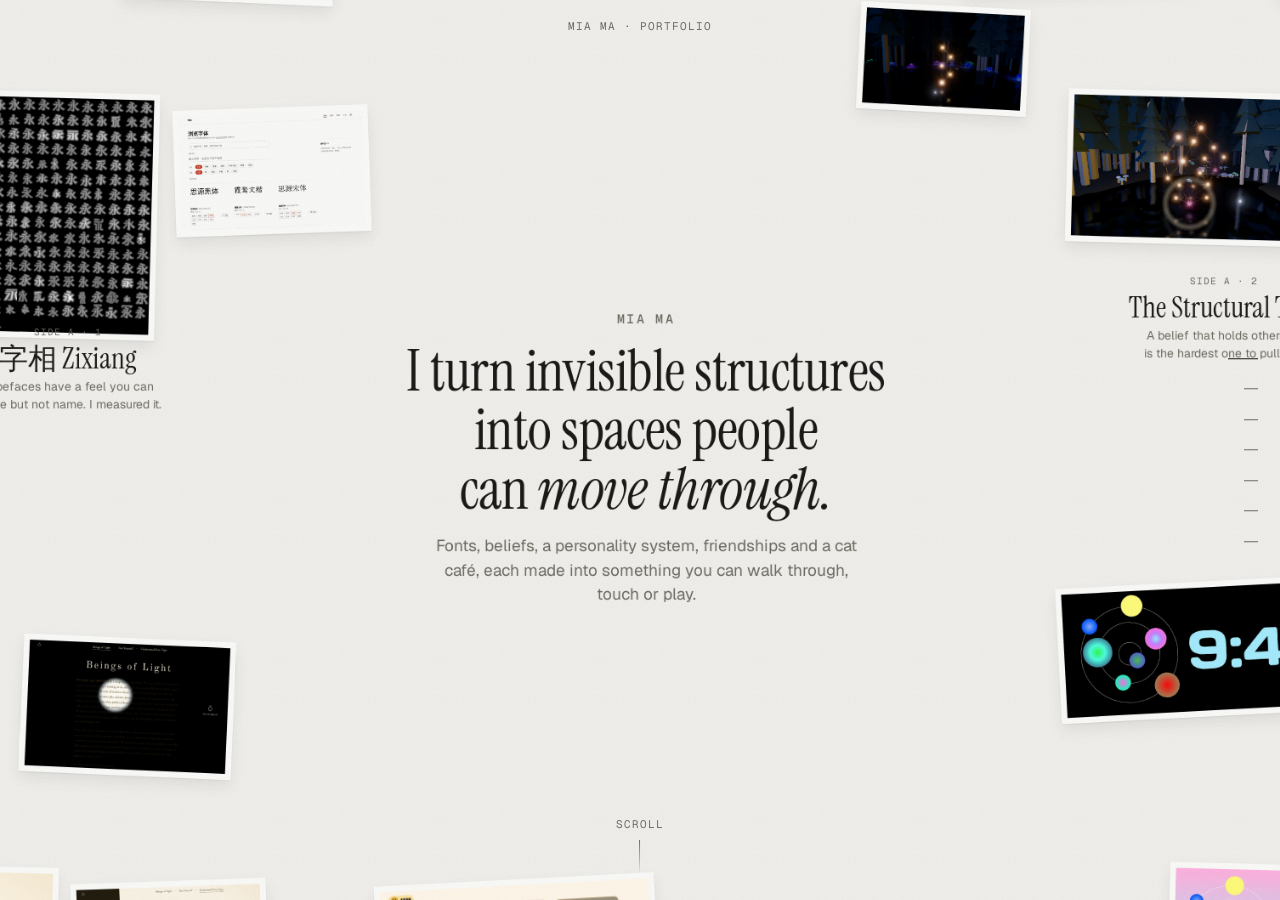
==== index.html @ fa2a840d "Portfolio site: a scroll-driven table of prints Co-Authored-By: Claude Opus 5.5 <noreply@anthropic.c" ====
<!doctype html>
<html lang="en">
<head>
<meta charset="utf-8">
<meta name="viewport" content="width=device-width, initial-scale=1, viewport-fit=cover">
<title>Mia Ma</title>
<meta name="description" content="Mia Ma turns invisible structures into spaces people can move through. Fonts, beliefs, a personality system, friendships and a cat café.">
<meta property="og:title" content="Mia Ma">
<meta property="og:description" content="I turn invisible structures into spaces people can move through.">
<meta property="og:image" content="img/zx-walk.jpg">
<meta name="theme-color" content="#f1f0ec">
<link rel="icon" href="favicon.svg" type="image/svg+xml">
<link rel="preconnect" href="https://fonts.googleapis.com">
<link rel="preconnect" href="https://fonts.gstatic.com" crossorigin>
<link rel="stylesheet" href="https://fonts.googleapis.com/css2?family=Instrument+Serif:ital@0;1&family=Geist:wght@400;500&family=Geist+Mono:wght@400;500&display=swap">
<link rel="stylesheet" href="style.css">
</head>
<body>

<!-- The table. Everything inside #world is laid out by main.js from projects.js. -->
<div id="stage" aria-hidden="true"><div id="drift"><div id="world">
  <div class="intro" id="intro"></div>
  <div class="outro" id="outro"></div>
  <article class="card" id="card"></article>
</div></div></div>

<div id="scroller" tabindex="0" aria-label="Scroll to move through the work"></div>
<nav class="rail" id="rail" aria-label="Projects"></nav>
<div class="top"><span class="mono" id="topline">Mia Ma · Portfolio</span></div>
<div class="hint" id="hint" aria-hidden="true"><span class="mono">Scroll</span><i></i></div>

<!-- The same content as plain text, for screen readers and search engines. -->
<main class="sr-only" id="text"></main>
<noscript><div class="noscript"><h1>Mia Ma</h1><p>This portfolio is a table of work you move across by scrolling. It needs JavaScript to run.</p></div></noscript>

<script src="projects.js"></script>
<script src="main.js"></script>
</body>
</html>
---- style.css ----
/* One big table of prints. Scrolling is the only control. */
:root{
  --paper:#f1f0ec; --print:#fbfbf9; --ink:#1c1b19; --soft:#6f6c64; --hair:#d9d7d0;
  --serif:"Instrument Serif",Georgia,serif; --sans:"Geist",system-ui,-apple-system,sans-serif; --mono:"Geist Mono",ui-monospace,Menlo,monospace;
  color-scheme:light;
}
html,body{height:100%}
body{margin:0;background:var(--paper);color:var(--ink);font:15px/1.5 var(--sans);overflow:hidden;-webkit-font-smoothing:antialiased}
*{box-sizing:border-box}
button{font:inherit;color:inherit;background:none;border:0;cursor:pointer;padding:0}
a{color:inherit}
:focus-visible{outline:2px solid var(--ink);outline-offset:3px}
.mono{font-family:var(--mono);font-size:11px;letter-spacing:.09em;text-transform:uppercase}
.sr-only{position:absolute;width:1px;height:1px;overflow:hidden;clip:rect(0 0 0 0);white-space:nowrap}
.noscript{position:fixed;inset:0;display:grid;place-content:center;text-align:center;padding:24px;background:var(--paper);z-index:99}
.noscript h1{font:400 56px/1 var(--serif);margin:0 0 12px}

/* scrolling */
#scroller{position:fixed;inset:0;overflow-y:auto;overflow-x:hidden;scroll-snap-type:y mandatory;outline:none;scrollbar-width:none;z-index:2}
#scroller::-webkit-scrollbar{display:none}
.step{height:100vh;height:100dvh;scroll-snap-align:start;scroll-snap-stop:always}

/* the table */
#stage{position:fixed;inset:0;overflow:hidden;user-select:none;-webkit-user-select:none}
#stage::after{content:"";position:absolute;inset:0;pointer-events:none;opacity:.4;
  background-image:url("data:image/svg+xml;utf8,<svg xmlns='http://www.w3.org/2000/svg' width='160' height='160'><filter id='n'><feTurbulence type='fractalNoise' baseFrequency='.9' numOctaves='2' stitchTiles='stitch'/><feColorMatrix values='0 0 0 0 0  0 0 0 0 0  0 0 0 0 0  0 0 0 .09 0'/></filter><rect width='100%' height='100%' filter='url(%23n)'/></svg>")}
#drift{position:absolute;inset:0;will-change:transform}
#world{position:absolute;left:0;top:0;width:3000px;height:2300px;transform-origin:0 0;will-change:transform;transition:transform 1.25s cubic-bezier(.65,.02,.2,1)}

.intro{position:absolute;left:1500px;top:1050px;width:620px;transform:translate(-50%,-50%);text-align:center;transition:opacity .6s}
.intro .name{font:500 15px/1 var(--mono);letter-spacing:.16em;text-transform:uppercase;color:var(--soft)}
.intro h1{font:400 68px/1.02 var(--serif);margin:20px 0 18px;text-wrap:balance;letter-spacing:-.008em}
.intro h1 em{font-style:italic}
.intro p{margin:0 auto;max-width:40ch;color:var(--soft);font-size:19px}
.outro{position:absolute;left:1500px;top:1080px;width:1100px;transform:translate(-50%,-50%);text-align:center;opacity:0;transition:opacity .8s;pointer-events:none}
.outro.on{opacity:1}
.outro h2{font:400 120px/1 var(--serif);margin:0 0 26px}
.outro p{font:400 34px/1.4 var(--sans);color:var(--soft);margin:0;display:flex;gap:10px 34px;justify-content:center;flex-wrap:wrap}
.outro a{text-decoration:none;border-bottom:2px solid var(--hair)}

.print{position:absolute;background:var(--print);padding:7px;box-shadow:0 1px 2px rgba(0,0,0,.08),0 8px 18px rgba(0,0,0,.07);
  transition:left .9s cubic-bezier(.2,.8,.2,1),top .9s cubic-bezier(.2,.8,.2,1),width .9s cubic-bezier(.2,.8,.2,1),transform .7s cubic-bezier(.2,.8,.2,1),box-shadow .5s,opacity .6s}
.print img{display:block;width:100%;height:auto;-webkit-user-drag:none}
.print.lead{box-shadow:0 2px 4px rgba(0,0,0,.08),0 26px 50px rgba(0,0,0,.14);z-index:4}
.label{position:absolute;transform:translate(-50%,0);text-align:center;width:360px;transition:opacity .6s}
.label .mono{color:var(--soft)}
.label h2{font:400 34px/1.05 var(--serif);margin:6px 0 4px}
.label p{margin:0;color:var(--soft);font-size:14px;text-wrap:balance}
.dim{opacity:.12!important}
.gone{opacity:0!important}

.card{position:absolute;background:var(--print);padding:26px 26px 22px;box-shadow:0 1px 2px rgba(0,0,0,.06),0 18px 40px rgba(0,0,0,.09);
  opacity:0;transform:translateY(16px) rotate(.8deg);transition:opacity .6s .45s,transform .8s .45s cubic-bezier(.2,.8,.2,1)}
.card.on{opacity:1;transform:rotate(.4deg)}
.card .mono{color:var(--soft)}
.card h2{font:400 42px/1 var(--serif);margin:8px 0 10px}
.card .idea{font:italic 400 22px/1.25 var(--serif);margin:0 0 18px;text-wrap:balance}
.card .beat{border-top:1px solid var(--hair);padding:10px 0 12px}
.card .beat h3{margin:0 0 3px;font:500 10.5px/1.4 var(--mono);letter-spacing:.1em;text-transform:uppercase;color:var(--soft)}
.card .beat p{margin:0;font-size:14.5px}
.card dl{display:grid;grid-template-columns:auto 1fr;gap:3px 14px;font-size:13px;color:var(--soft);border-top:1px dashed var(--hair);padding-top:10px;margin:4px 0 0}
.card dt{font:500 10.5px/1.7 var(--mono);letter-spacing:.1em;text-transform:uppercase}
.card dd{margin:0}
.card .try{display:inline-block;margin-top:16px;padding:8px 15px;border:1px solid var(--ink);border-radius:999px;font:500 11px/1 var(--mono);letter-spacing:.09em;text-transform:uppercase;text-decoration:none;transition:background .2s,color .2s}
.card .try:hover{background:var(--ink);color:var(--print)}
.card.compact{padding:20px}
.card.compact .beat,.card.compact dl{display:none}
.card.compact h2{font-size:34px}.card.compact .idea{font-size:19px;margin-bottom:4px}

/* fixed UI */
.rail{position:fixed;right:max(22px,env(safe-area-inset-right,0px));top:50%;transform:translateY(-50%);display:grid;gap:4px;z-index:20;justify-items:end}
.rail button{display:flex;align-items:center;gap:10px;padding:5px 0;color:var(--soft);font:500 10.5px/1 var(--mono);letter-spacing:.1em;text-transform:uppercase}
.rail button span{opacity:0;transform:translateX(6px);transition:opacity .3s,transform .3s;white-space:nowrap;background:var(--paper);padding:3px 6px;border-radius:3px}
.rail button i{display:block;width:14px;height:1px;background:var(--soft);transition:width .35s,background .35s}
.rail:hover button span,.rail button:focus-visible span{opacity:1;transform:none}
.rail button.on{color:var(--ink)}
.rail button.on i{width:30px;background:var(--ink)}
.top{position:fixed;left:0;right:0;top:calc(18px + env(safe-area-inset-top,0px));display:flex;justify-content:center;z-index:20;pointer-events:none}
.top span{color:var(--soft)}
.hint{position:fixed;left:50%;bottom:calc(26px + env(safe-area-inset-bottom,0px));transform:translateX(-50%);z-index:20;display:grid;justify-items:center;gap:8px;color:var(--soft);transition:opacity .5s;pointer-events:none}
.hint i{display:block;width:1px;height:34px;background:linear-gradient(var(--soft),transparent);animation:drip 2.2s ease-in-out infinite;transform-origin:top}
@keyframes drip{0%{transform:scaleY(0)}50%{transform:scaleY(1)}100%{transform:scaleY(1);opacity:0}}

@media (max-width:760px){.rail{display:none}}
@media (prefers-reduced-motion:reduce){*{transition-duration:.01s!important;animation:none!important}}
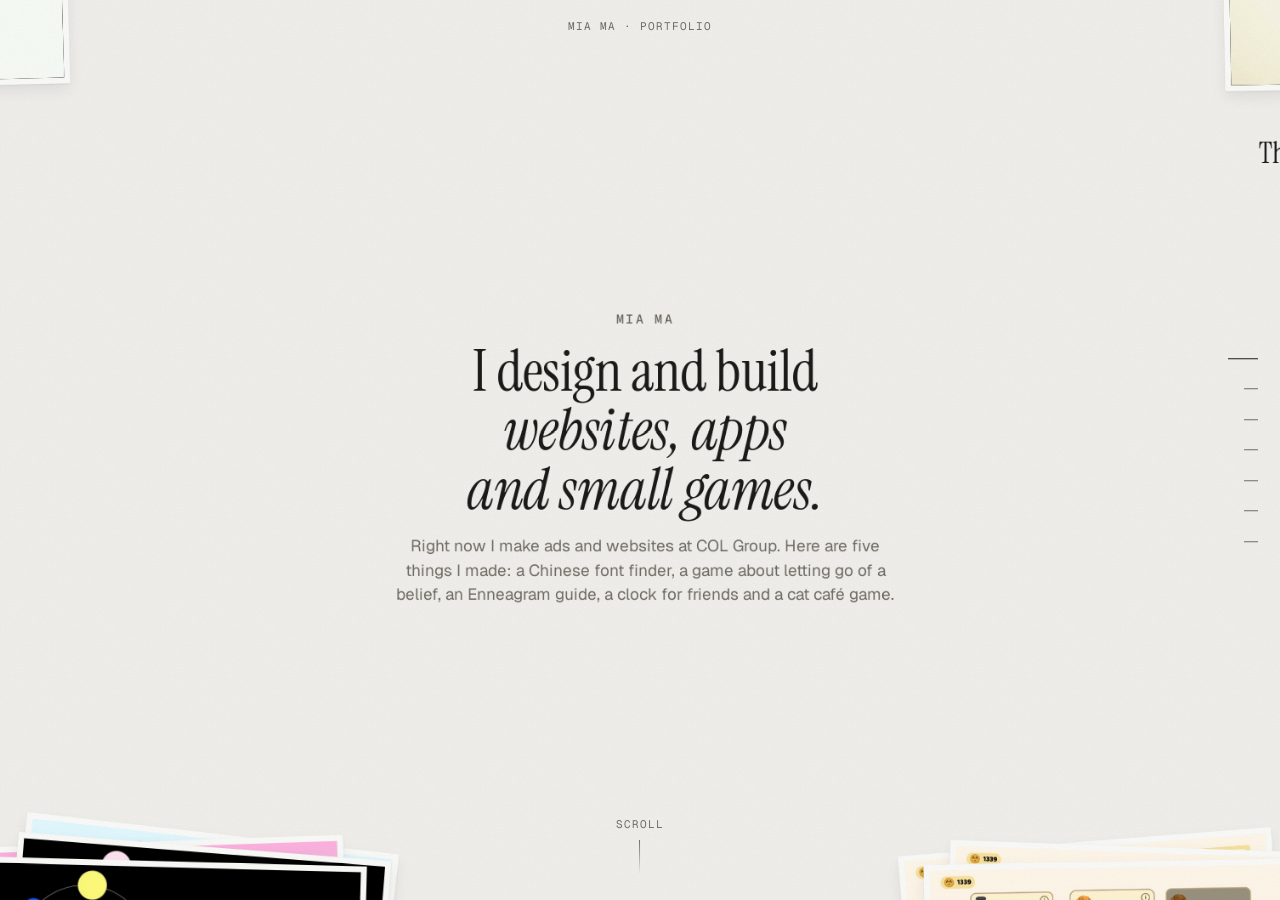
==== commit ba8396de: "Plainer intro and a balanced table layout - Intro says plainly what Mia makes instead of the abstrac" ====
--- a/index.html
+++ b/index.html
@@ -4,9 +4,9 @@
 <meta charset="utf-8">
 <meta name="viewport" content="width=device-width, initial-scale=1, viewport-fit=cover">
 <title>Mia Ma</title>
-<meta name="description" content="Mia Ma turns invisible structures into spaces people can move through. Fonts, beliefs, a personality system, friendships and a cat café.">
+<meta name="description" content="Mia Ma designs and builds websites, apps and small games: a Chinese font finder, a belief game, an Enneagram guide, a friend clock and a cat café game.">
 <meta property="og:title" content="Mia Ma">
-<meta property="og:description" content="I turn invisible structures into spaces people can move through.">
+<meta property="og:description" content="I design and build websites, apps and small games.">
 <meta property="og:image" content="img/zx-walk.jpg">
 <meta name="theme-color" content="#f1f0ec">
 <link rel="icon" href="favicon.svg" type="image/svg+xml">
--- a/style.css
+++ b/style.css
@@ -31,7 +31,7 @@
 .intro .name{font:500 15px/1 var(--mono);letter-spacing:.16em;text-transform:uppercase;color:var(--soft)}
 .intro h1{font:400 68px/1.02 var(--serif);margin:20px 0 18px;text-wrap:balance;letter-spacing:-.008em}
 .intro h1 em{font-style:italic}
-.intro p{margin:0 auto;max-width:40ch;color:var(--soft);font-size:19px}
+.intro p{margin:0 auto;max-width:46ch;text-wrap:balance;color:var(--soft);font-size:19px}
 .outro{position:absolute;left:1500px;top:1080px;width:1100px;transform:translate(-50%,-50%);text-align:center;opacity:0;transition:opacity .8s;pointer-events:none}
 .outro.on{opacity:1}
 .outro h2{font:400 120px/1 var(--serif);margin:0 0 26px}
@@ -83,3 +83,6 @@
 
 @media (max-width:760px){.rail{display:none}}
 @media (prefers-reduced-motion:reduce){*{transition-duration:.01s!important;animation:none!important}}
+.print video{display:block;width:100%;height:auto;background:#111;pointer-events:none}
+.sound{position:fixed;left:50%;bottom:calc(24px + env(safe-area-inset-bottom,0px));transform:translateX(-50%);z-index:21;font-size:13px;letter-spacing:.04em;padding:9px 16px;border:1px solid var(--hair);border-radius:999px;background:var(--print);color:var(--ink);cursor:pointer;box-shadow:0 4px 14px rgba(0,0,0,.08)}
+.sound[hidden]{display:none}
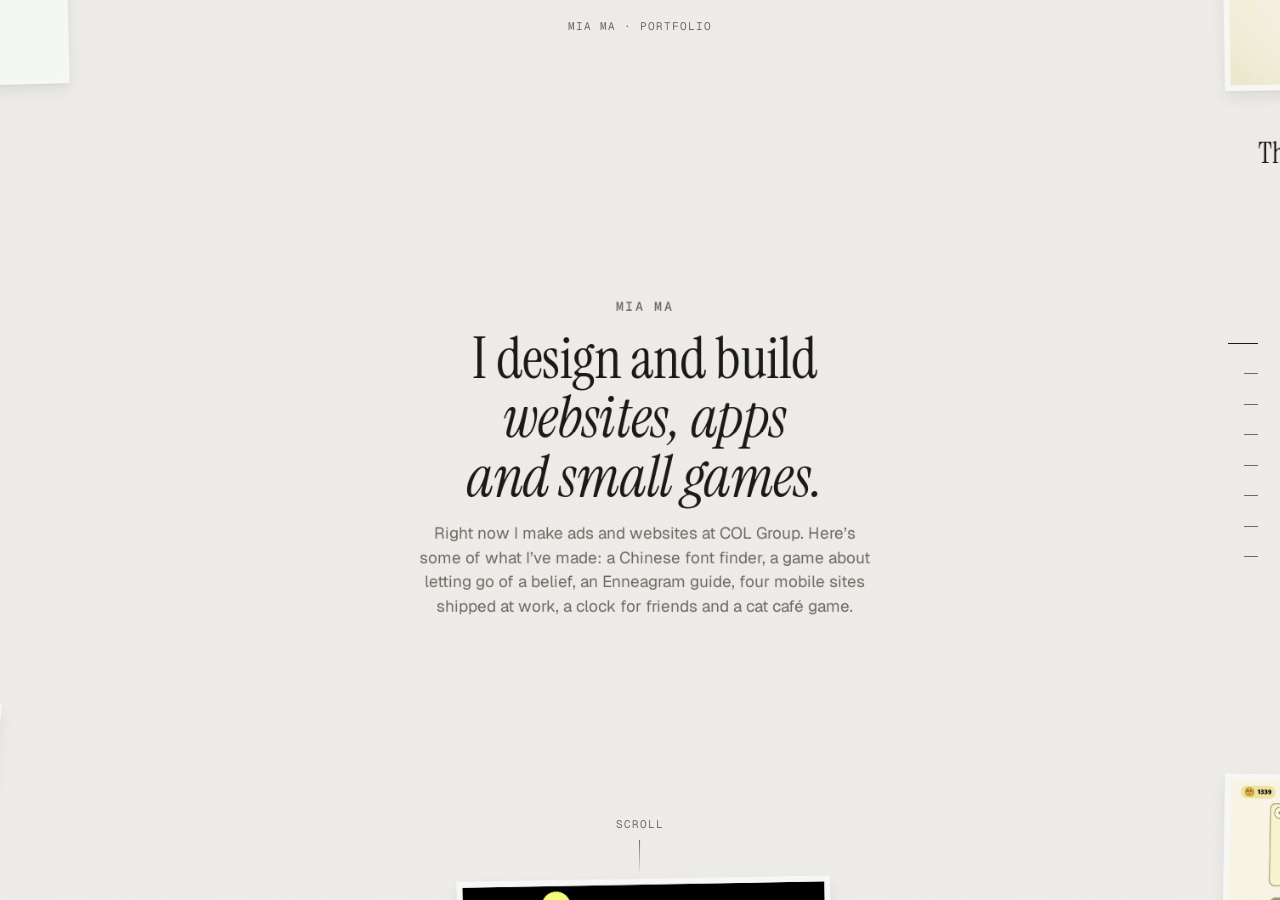
==== commit 962de672: "Rooms and toys: each project repaints the page and gets a small toy - Opening a project changes the " ====
--- a/index.html
+++ b/index.html
@@ -13,12 +13,13 @@
 <link rel="preconnect" href="https://fonts.googleapis.com">
 <link rel="preconnect" href="https://fonts.gstatic.com" crossorigin>
 <link rel="stylesheet" href="https://fonts.googleapis.com/css2?family=Instrument+Serif:ital@0;1&family=Geist:wght@400;500&family=Geist+Mono:wght@400;500&display=swap">
+<link rel="stylesheet" href="https://fonts.googleapis.com/css2?family=Noto+Serif+SC:wght@400;700;900&family=Noto+Sans+SC:wght@400;900&family=ZCOOL+KuaiLe&family=LXGW+WenKai+TC&family=Zhi+Mang+Xing&family=Ma+Shan+Zheng&family=Long+Cang&display=swap&text=%E6%B0%B8%E5%AD%97%E7%9B%B8%E6%A5%B7%E5%AE%8B%E5%9C%86%E9%BB%91%E4%B9%A6">
 <link rel="stylesheet" href="style.css">
 </head>
 <body>
 
 <!-- The table. Everything inside #world is laid out by main.js from projects.js. -->
-<div id="stage" aria-hidden="true"><div id="drift"><div id="world">
+<div id="stage" aria-hidden="true"><div id="room"></div><div id="drift"><div id="world">
   <div class="intro" id="intro"></div>
   <div class="outro" id="outro"></div>
   <article class="card" id="card"></article>
@@ -34,6 +35,7 @@
 <noscript><div class="noscript"><h1>Mia Ma</h1><p>This portfolio is a table of work you move across by scrolling. It needs JavaScript to run.</p></div></noscript>
 
 <script src="projects.js"></script>
+<script src="rooms.js"></script>
 <script src="main.js"></script>
 </body>
 </html>
--- a/style.css
+++ b/style.css
@@ -83,6 +83,91 @@
 
 @media (max-width:760px){.rail{display:none}}
 @media (prefers-reduced-motion:reduce){*{transition-duration:.01s!important;animation:none!important}}
-.print video{display:block;width:100%;height:auto;background:#111;pointer-events:none}
+.print video{display:block;width:100%;height:auto;background:transparent;pointer-events:none}
 .sound{position:fixed;left:50%;bottom:calc(24px + env(safe-area-inset-bottom,0px));transform:translateX(-50%);z-index:21;font-size:13px;letter-spacing:.04em;padding:9px 16px;border:1px solid var(--hair);border-radius:999px;background:var(--print);color:var(--ink);cursor:pointer;box-shadow:0 4px 14px rgba(0,0,0,.08)}
 .sound[hidden]{display:none}
+
+/* rooms: each project repaints the page while it is open */
+#room{position:absolute;inset:0;overflow:hidden;background:var(--paper);transition:background-color .9s ease}
+#room>*{transition:opacity .9s}
+#room.fading>*{opacity:0}
+body.dark .rail,body.dark .top,body.dark .hint{--ink:#f1efe9;--soft:#a7a39a;--paper:#1b1a18}
+.dim{transition:opacity .6s}
+body.dark .dim{opacity:.025!important}
+.glyph{position:absolute;color:rgba(40,36,28,.025);line-height:1;transform:translate(-50%,-50%);animation:glyph linear infinite alternate}
+@keyframes glyph{to{transform:translate(-50%,-62%) rotate(4deg)}}
+.mote{position:absolute;border-radius:50%;background:#ffe1a8;box-shadow:0 0 10px 3px rgba(255,200,120,.55);opacity:.15;animation:mote ease-in-out infinite alternate}
+@keyframes mote{50%{opacity:.85}to{transform:translate(18px,-26px);opacity:.25}}
+.ennea{position:absolute;left:50%;top:50%;width:min(130vh,130vw);height:min(130vh,130vw);transform:translate(-50%,-50%);animation:spin 240s linear infinite}
+@keyframes spin{to{transform:translate(-50%,-50%) rotate(360deg)}}
+.blob{position:absolute;width:46vmax;height:46vmax;border-radius:50%;filter:blur(90px);opacity:.22;transform:translate(-50%,-50%);animation:blob 28s ease-in-out infinite alternate}
+@keyframes blob{to{transform:translate(-40%,-60%) scale(1.15)}}
+.orbits{position:absolute;left:50%;top:50%;width:0;height:0}
+.orb{position:absolute;left:0;top:0;border-radius:50%;background:radial-gradient(circle at 40% 40%,#ffffffaa,var(--c) 55%,transparent 72%);filter:blur(6px);opacity:.35;
+  transform:rotate(0deg) translateX(var(--r)) translate(-50%,-50%);animation:orbit linear infinite}
+@keyframes orbit{to{transform:rotate(360deg) translateX(var(--r)) translate(-50%,-50%)}}
+#room.checker{background-image:conic-gradient(rgba(214,170,90,.08) 25%,transparent 0 50%,rgba(214,170,90,.08) 0 75%,transparent 0);background-size:120px 120px}
+
+/* toys: a small thing to play with under each project's video */
+.toy{position:absolute;background:var(--print);padding:16px 20px 18px;box-shadow:0 1px 2px rgba(0,0,0,.06),0 14px 30px rgba(0,0,0,.1);
+  opacity:0;transform:translateY(14px) rotate(-.4deg);transition:opacity .6s .6s,transform .8s .6s cubic-bezier(.2,.8,.2,1)}
+.toy.on{opacity:1;transform:rotate(-.3deg)}
+.toy>.mono{color:var(--soft);display:block;margin-bottom:10px}
+.toy button{font:500 13px/1 var(--sans);padding:9px 13px;border:1px solid var(--ink);border-radius:999px;background:var(--ink);color:var(--print);transition:transform .15s}
+.toy button:active{transform:scale(.96)}
+.toy button.ghost{background:none;color:var(--ink)}
+.toy-note{margin:10px 0 0;color:var(--soft);font-size:13px;line-height:1.4}
+/* zixiang */
+.zx-row{display:flex;gap:26px;align-items:center}
+.zx-glyph{font-size:120px;line-height:1;width:140px;height:140px;display:grid;place-items:center;border:1px dashed var(--hair);flex:none;transition:font-weight .2s}
+.zx-name{color:var(--soft);margin-bottom:10px}
+.zx-btns{display:flex;flex-wrap:wrap;gap:8px}
+/* trap */
+.toy-st{background:#0b1020;color:#e9e4d8}.toy-st>.mono,.toy-st .toy-note{color:#a7a39a}
+.st-sky{position:relative;height:150px;border-radius:6px;background:radial-gradient(120% 90% at 50% 100%,#13203a,#070a14)}
+.toy .light{position:absolute;width:18px;height:18px;padding:0;border:0;border-radius:50%;background:#ffe1a8;box-shadow:0 0 14px 5px rgba(255,200,120,.6);animation:float 6s ease-in-out infinite alternate;
+  transition:left .7s cubic-bezier(.2,.8,.2,1),top .7s cubic-bezier(.2,.8,.2,1),opacity .6s,transform .6s}
+@keyframes float{to{transform:translate(26px,-14px)}}
+.toy .light::before{content:"";position:absolute;inset:-12px}
+.toy .light.caught{animation:none}
+.toy .light.cracked{background:#ff8fc7;box-shadow:0 0 16px 6px rgba(255,110,180,.7);animation:pulse 1s ease-in-out infinite alternate}
+@keyframes pulse{to{transform:scale(1.25)}}
+.toy .light.gone-light{opacity:0;transform:scale(.2)}
+.toy .light.fall{top:calc(100% + 30px)!important;opacity:0;transition:top 1s cubic-bezier(.5,0,.9,.5),opacity 1s}
+.st-foot{display:flex;justify-content:space-between;align-items:flex-end;gap:12px}
+.toy-st button.ghost{color:#e9e4d8;border-color:#e9e4d8}
+/* enneagram */
+.en-row{display:flex;gap:26px;align-items:center}
+.en-wrap{position:relative;width:180px;height:180px;flex:none}
+.en-sym{position:absolute;inset:0;width:100%;height:100%}
+.toy .en-n{position:absolute;width:28px;height:28px;padding:0;transform:translate(-50%,-50%);background:var(--print);color:var(--ink);border:1px solid #b9ab8e;font:500 12px/1 var(--mono)}
+.toy .en-n.on{background:#7a4b1f;border-color:#7a4b1f;color:#fff}
+/* four sites */
+.h5-row{display:flex;gap:24px;align-items:center}
+.h5-phone{width:120px;height:210px;border:6px solid #1c1b19;border-radius:20px;overflow:hidden;flex:none;background:#111}
+.h5-screen{position:relative;width:100%;height:100%;overflow:hidden}
+.h5-feed{height:100%;transition:transform .55s cubic-bezier(.3,.7,.2,1)}
+.h5-feed .ep{height:100%;display:grid;place-items:end start;padding:10px;color:#fff;font:500 11px/1 var(--mono);background:linear-gradient(transparent 55%,#0009),var(--c)}
+.h5-empty{position:absolute;inset:0;background:#fbfbf9;display:grid;place-content:center;justify-items:center;gap:4px;text-align:center;padding:10px;font-size:11px}
+.h5-empty[hidden]{display:none}
+.h5-empty span{color:var(--soft)}
+.toy .h5-go{margin-top:8px;font-size:11px;padding:7px 10px}
+.h5-side{display:grid;gap:8px;justify-items:start}
+/* friend clock */
+.fc-face{position:relative;height:150px;border-radius:14px;display:flex;align-items:center;overflow:hidden;transition:background .5s}
+.fc-rings{position:relative;width:150px;height:150px;flex:none}
+.fc-rings i{position:absolute;left:50%;top:50%;border:1px solid #fff3;border-radius:50%;transform:translate(-50%,-50%)}
+.fc-rings i:nth-child(1){width:46px;height:46px}.fc-rings i:nth-child(2){width:92px;height:92px}.fc-rings i:nth-child(3){width:138px;height:138px}
+.toy .fc-f{position:absolute;padding:0;border:0;border-radius:50%}
+.fc-time{font:800 64px/1 "Geist",system-ui,sans-serif;letter-spacing:-.02em;margin-left:10px;transition:color .5s}
+/* coffee cats */
+.cc-row{display:flex;gap:24px;align-items:center}
+.cc-board{display:grid;grid-template-columns:repeat(4,52px);grid-template-rows:repeat(2,52px);gap:4px;padding:6px;background:#eedaa6;border-radius:10px;flex:none}
+.toy .tile{position:relative;padding:0;border:0;border-radius:6px;background:#fbf1d8;color:inherit;font-size:26px;display:grid;place-items:center}
+.toy .tile:nth-child(even){background:#f5e6bd}
+.toy .tile.oven{background:#e7c27a;box-shadow:inset 0 0 0 2px #c9952e}
+.tile.oven small{position:absolute;bottom:3px;font:500 8px/1 var(--mono);text-transform:uppercase}
+.tile em{position:absolute;right:4px;bottom:2px;font-size:14px;font-style:normal}
+.toy .tile.sel{box-shadow:inset 0 0 0 3px #c9952e}
+.cc-order{font-size:14px}.cc-coins{color:var(--soft);margin-top:6px}
+@media (prefers-reduced-motion:reduce){.toy .light{animation:none}}
